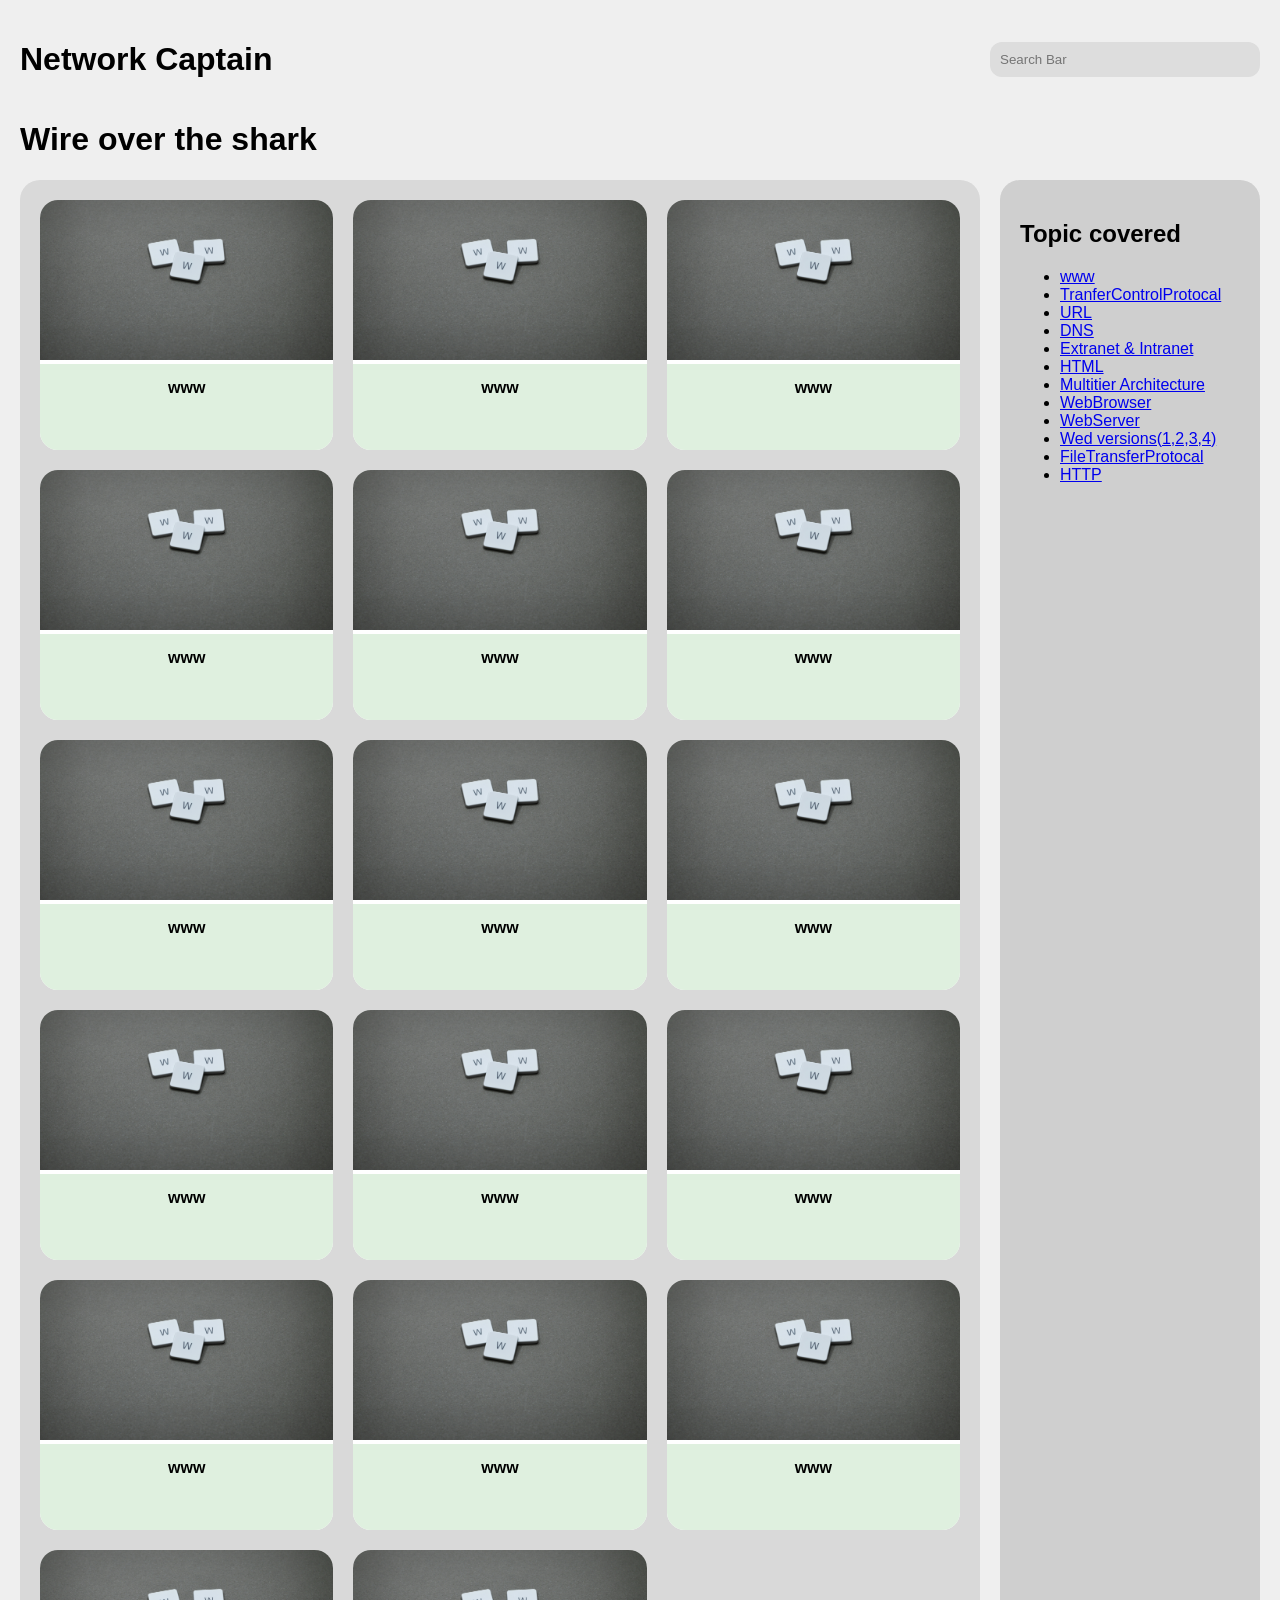
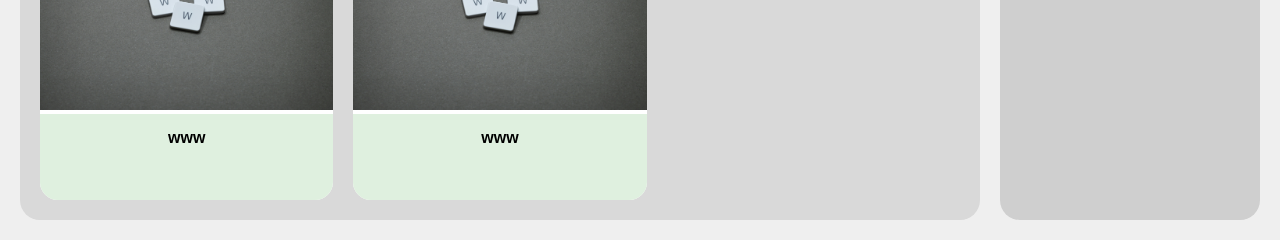
==== index.html @ 947d751a "Inserted links to access pages on the sidebar" ====
<!DOCTYPE html>
<html lang="en">
<head>
    <meta charset="UTF-8">
    <meta name="viewport" content="width=device-width, initial-scale=1.0">
    <title>Home page</title>
    <link rel="stylesheet" href="style.css"> 
</head>

<body>
    <header class="top-bar">
        <h1>Network Captain</h1>
        <input type="text" placeholder="Search Bar">
    </header>

    <h1 class=" Subtitle">Wire over the shark</h1>

    <main class="layout">

        <section class="main-content">

            <div class="card">

                <img src="Images/miguel-angel-padrinan-alba-fecnQOTDT70-unsplash.jpg" alt="World wide web" >
                <a href="pages/www.html">www</a>

            </div>
            <div class="card">

                <img src="Images/miguel-angel-padrinan-alba-fecnQOTDT70-unsplash.jpg" alt="World wide web" >
                <a href="pages/www.html">www</a>

            </div>
            <div class="card">

                <img src="Images/miguel-angel-padrinan-alba-fecnQOTDT70-unsplash.jpg" alt="World wide web" >
                <a href="pages/www.html">www</a>

            </div>
            <div class="card">

                <img src="Images/miguel-angel-padrinan-alba-fecnQOTDT70-unsplash.jpg" alt="World wide web" >
                <a href="pages/www.html">www</a>

            </div>
            <div class="card">

                <img src="Images/miguel-angel-padrinan-alba-fecnQOTDT70-unsplash.jpg" alt="World wide web" >
                <a href="pages/www.html">www</a>

            </div>
            <div class="card">

                <img src="Images/miguel-angel-padrinan-alba-fecnQOTDT70-unsplash.jpg" alt="World wide web" >
                <a href="pages/www.html">www</a>

            </div>
            <div class="card">

                <img src="Images/miguel-angel-padrinan-alba-fecnQOTDT70-unsplash.jpg" alt="World wide web" >
                <a href="pages/www.html">www</a>

            </div>
            <div class="card">

                <img src="Images/miguel-angel-padrinan-alba-fecnQOTDT70-unsplash.jpg" alt="World wide web" >
                <a href="pages/www.html">www</a>

            </div>
            <div class="card">

                <img src="Images/miguel-angel-padrinan-alba-fecnQOTDT70-unsplash.jpg" alt="World wide web" >
                <a href="pages/www.html">www</a>

            </div>
            <div class="card">

                <img src="Images/miguel-angel-padrinan-alba-fecnQOTDT70-unsplash.jpg" alt="World wide web" >
                <a href="pages/www.html">www</a>

            </div>
            <div class="card">

                <img src="Images/miguel-angel-padrinan-alba-fecnQOTDT70-unsplash.jpg" alt="World wide web" >
                <a href="pages/www.html">www</a>

            </div>
            <div class="card">

                <img src="Images/miguel-angel-padrinan-alba-fecnQOTDT70-unsplash.jpg" alt="World wide web" >
                <a href="pages/www.html">www</a>

            </div>
            <div class="card">

                <img src="Images/miguel-angel-padrinan-alba-fecnQOTDT70-unsplash.jpg" alt="World wide web" >
                <a href="pages/www.html">www</a>

            </div>
            <div class="card">

                <img src="Images/miguel-angel-padrinan-alba-fecnQOTDT70-unsplash.jpg" alt="World wide web" >
                <a href="pages/www.html">www</a>

            </div>
            <div class="card">

                <img src="Images/miguel-angel-padrinan-alba-fecnQOTDT70-unsplash.jpg" alt="World wide web" >
                <a href="pages/www.html">www</a>

            </div>

            <div class="card">

                <img src="Images/miguel-angel-padrinan-alba-fecnQOTDT70-unsplash.jpg" alt="World wide web" >
                <a href="pages/www.html">www</a>

            </div>
                
            <div class="card">

                <img src="Images/miguel-angel-padrinan-alba-fecnQOTDT70-unsplash.jpg" alt="World wide web" >
                <a href="pages/www.html">www</a>

            </div>
            
        </section>
        <aside class="sidebar">
            <h1>Topic  covered</h1>
            <ul>
                <li><a href="pages/www.html">www</a></li>
                <li><a href="pages/TCP.html">TranferControlProtocal</a></li>
                <li><a href="pages/URL.html">URL</a></li>
                <li><a href="pages/DNS.html">DNS</a></li>
                <li><a href="pages/Extranet&Intranet.html">Extranet & Intranet</a></li>
                <li><a href="pages/Hyper Text Markup.html">HTML </a></li>
                <li><a href="pages/Multitier architecture.html">Multitier Architecture</a></li>
                <li><a href="pages/webBrowser.html">WebBrowser</a></li>
                <li><a href="pages/webSever.html">WebServer</a></li>
                <li><a href="pages/webversion(1,2,34).html">Wed versions(1,2,3,4)</a></li>
                <li><a href="pages/FTP.htm">FileTransferProtocal</a></li>
                <li><a href="pages/HTTP.html">HTTP</a></li>
            </ul>
            
        </aside>
    </main>
</body>
</html>
---- style.css ----
body {
  margin: 0;
  padding: 20px;
  font-family: Arial, sans-serif;
  background: #efefef;
}

.top-bar {
  display: flex;
  justify-content: space-between;
  align-items: center;
}

.top-bar input {
  width: 250px;
  padding: 10px;
  border: none;
  border-radius: 12px;
  background: #ddd;
}

.subtitle {
  margin-left: 40px;
}

.layout {
  display: flex;
  gap: 20px;
  margin-top: 20px;
}

.main-content {
  flex: 3;
  background: #d9d9d9;
  min-height: 500px;
  border-radius: 20px;
  padding: 20px;
  display: grid;
  grid-template-columns:repeat(3,1fr);
  gap: 20px;
}

.sidebar{
  width: 220px;
  background: #cfcfcf;
  min-height: 500px;
  border-radius: 20px;
  padding: 20px;
}
.card{
    height: 250px;
    background: white;
    border-radius: 18px;
    overflow: hidden;
    text-align: center;

}
.card img{
    width: 100%;
    height: 160px;
    object-fit: cover;

}
    
.card a {
  display: block;
  padding: 15px;
  text-decoration: none;
  background: #dff0df;
  color: black;
  font-weight: bold;
  height: 75px;
}
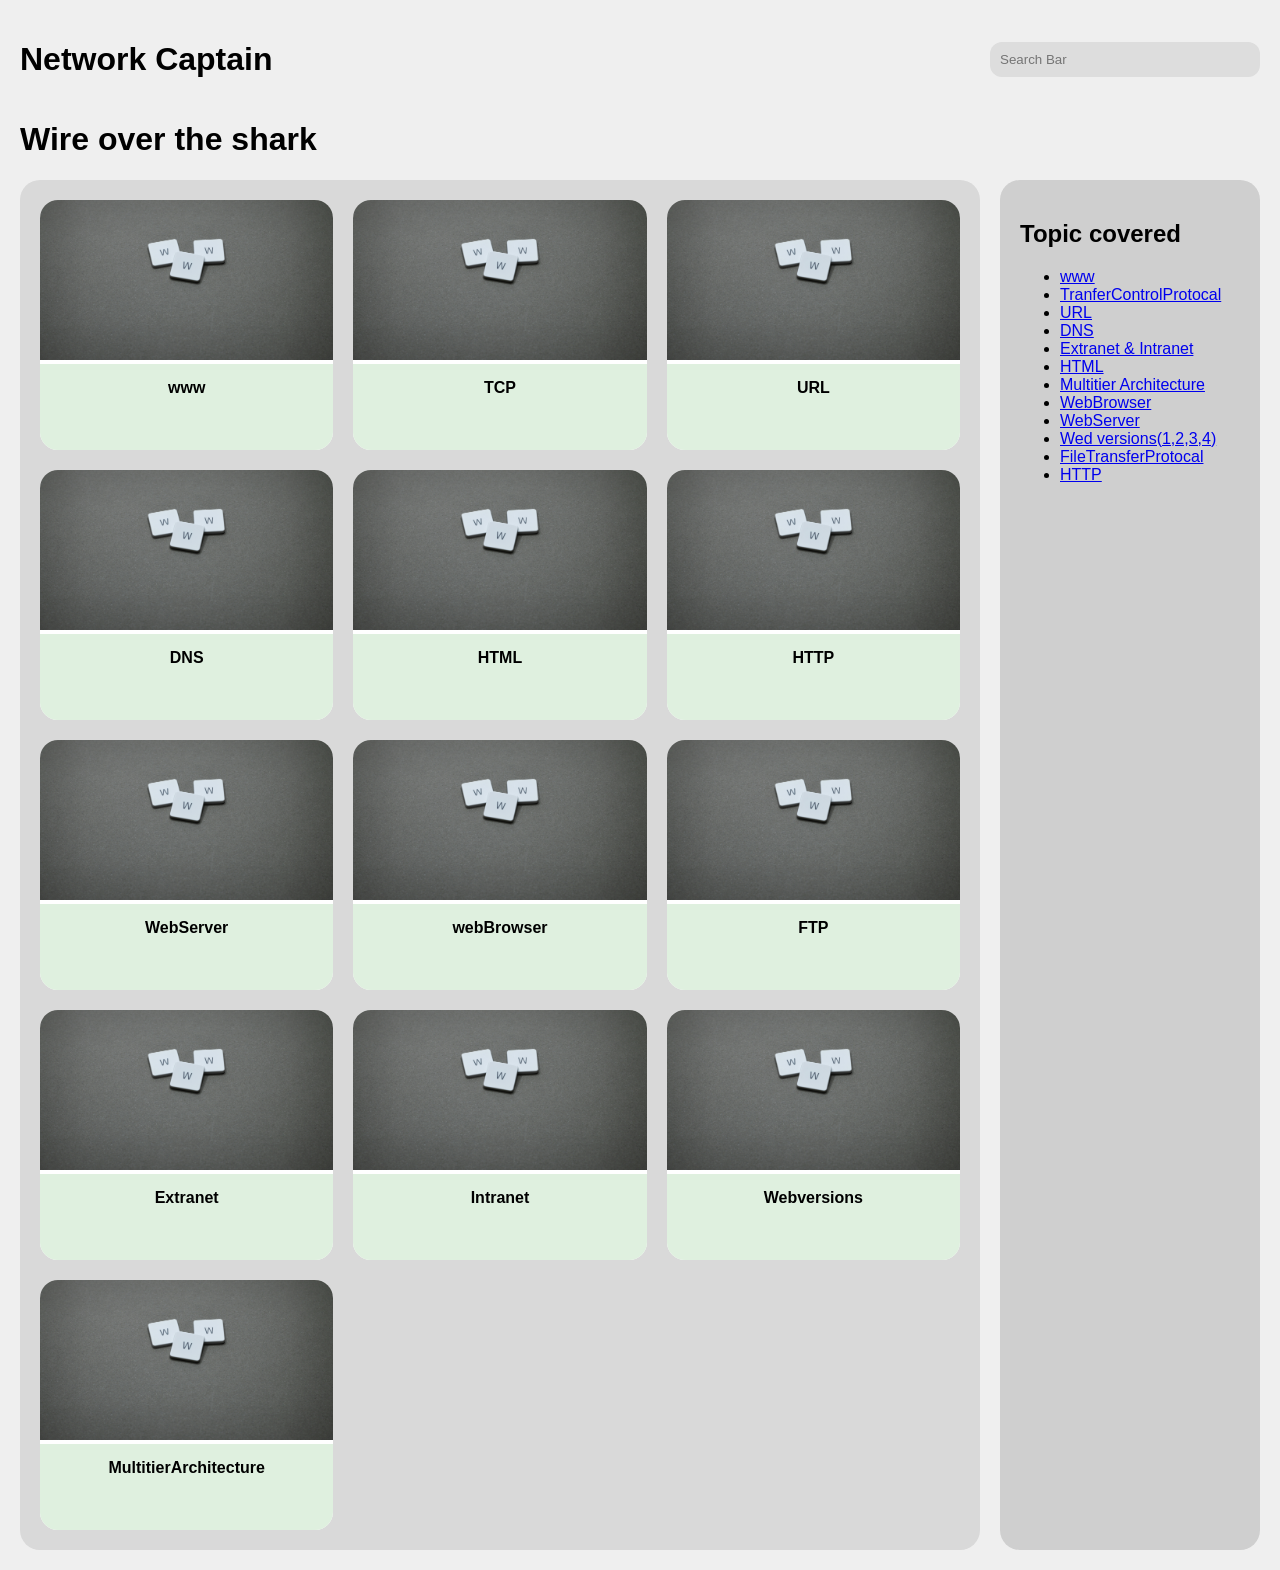
==== commit 6d4d7bcb: "Updated the nams of my grid layout cards" ====
--- a/index.html
+++ b/index.html
@@ -28,101 +28,76 @@
             <div class="card">
 
                 <img src="Images/miguel-angel-padrinan-alba-fecnQOTDT70-unsplash.jpg" alt="World wide web" >
-                <a href="pages/www.html">www</a>
+                <a href="pages/www.html">TCP</a>
 
             </div>
             <div class="card">
 
                 <img src="Images/miguel-angel-padrinan-alba-fecnQOTDT70-unsplash.jpg" alt="World wide web" >
-                <a href="pages/www.html">www</a>
+                <a href="pages/www.html">URL</a>
 
             </div>
             <div class="card">
 
                 <img src="Images/miguel-angel-padrinan-alba-fecnQOTDT70-unsplash.jpg" alt="World wide web" >
-                <a href="pages/www.html">www</a>
+                <a href="pages/www.html">DNS</a>
 
             </div>
             <div class="card">
 
                 <img src="Images/miguel-angel-padrinan-alba-fecnQOTDT70-unsplash.jpg" alt="World wide web" >
-                <a href="pages/www.html">www</a>
+                <a href="pages/www.html">HTML</a>
 
             </div>
             <div class="card">
 
                 <img src="Images/miguel-angel-padrinan-alba-fecnQOTDT70-unsplash.jpg" alt="World wide web" >
-                <a href="pages/www.html">www</a>
+                <a href="pages/www.html">HTTP</a>
 
             </div>
             <div class="card">
 
                 <img src="Images/miguel-angel-padrinan-alba-fecnQOTDT70-unsplash.jpg" alt="World wide web" >
-                <a href="pages/www.html">www</a>
+                <a href="pages/www.html">WebServer</a>
 
             </div>
             <div class="card">
 
                 <img src="Images/miguel-angel-padrinan-alba-fecnQOTDT70-unsplash.jpg" alt="World wide web" >
-                <a href="pages/www.html">www</a>
+                <a href="pages/www.html">webBrowser</a>
 
             </div>
             <div class="card">
 
                 <img src="Images/miguel-angel-padrinan-alba-fecnQOTDT70-unsplash.jpg" alt="World wide web" >
-                <a href="pages/www.html">www</a>
+                <a href="pages/www.html">FTP</a>
 
             </div>
             <div class="card">
 
                 <img src="Images/miguel-angel-padrinan-alba-fecnQOTDT70-unsplash.jpg" alt="World wide web" >
-                <a href="pages/www.html">www</a>
+                <a href="pages/www.html">Extranet</a>
 
             </div>
             <div class="card">
 
                 <img src="Images/miguel-angel-padrinan-alba-fecnQOTDT70-unsplash.jpg" alt="World wide web" >
-                <a href="pages/www.html">www</a>
+                <a href="pages/www.html">Intranet</a>
 
             </div>
             <div class="card">
 
                 <img src="Images/miguel-angel-padrinan-alba-fecnQOTDT70-unsplash.jpg" alt="World wide web" >
-                <a href="pages/www.html">www</a>
+                <a href="pages/www.html">Webversions</a>
 
             </div>
             <div class="card">
 
                 <img src="Images/miguel-angel-padrinan-alba-fecnQOTDT70-unsplash.jpg" alt="World wide web" >
-                <a href="pages/www.html">www</a>
+                <a href="pages/www.html">MultitierArchitecture</a>
 
             </div>
-            <div class="card">
-
-                <img src="Images/miguel-angel-padrinan-alba-fecnQOTDT70-unsplash.jpg" alt="World wide web" >
-                <a href="pages/www.html">www</a>
-
-            </div>
-            <div class="card">
-
-                <img src="Images/miguel-angel-padrinan-alba-fecnQOTDT70-unsplash.jpg" alt="World wide web" >
-                <a href="pages/www.html">www</a>
-
-            </div>
-
-            <div class="card">
-
-                <img src="Images/miguel-angel-padrinan-alba-fecnQOTDT70-unsplash.jpg" alt="World wide web" >
-                <a href="pages/www.html">www</a>
-
-            </div>
-                
-            <div class="card">
-
-                <img src="Images/miguel-angel-padrinan-alba-fecnQOTDT70-unsplash.jpg" alt="World wide web" >
-                <a href="pages/www.html">www</a>
-
-            </div>
+        
             
         </section>
         <aside class="sidebar">
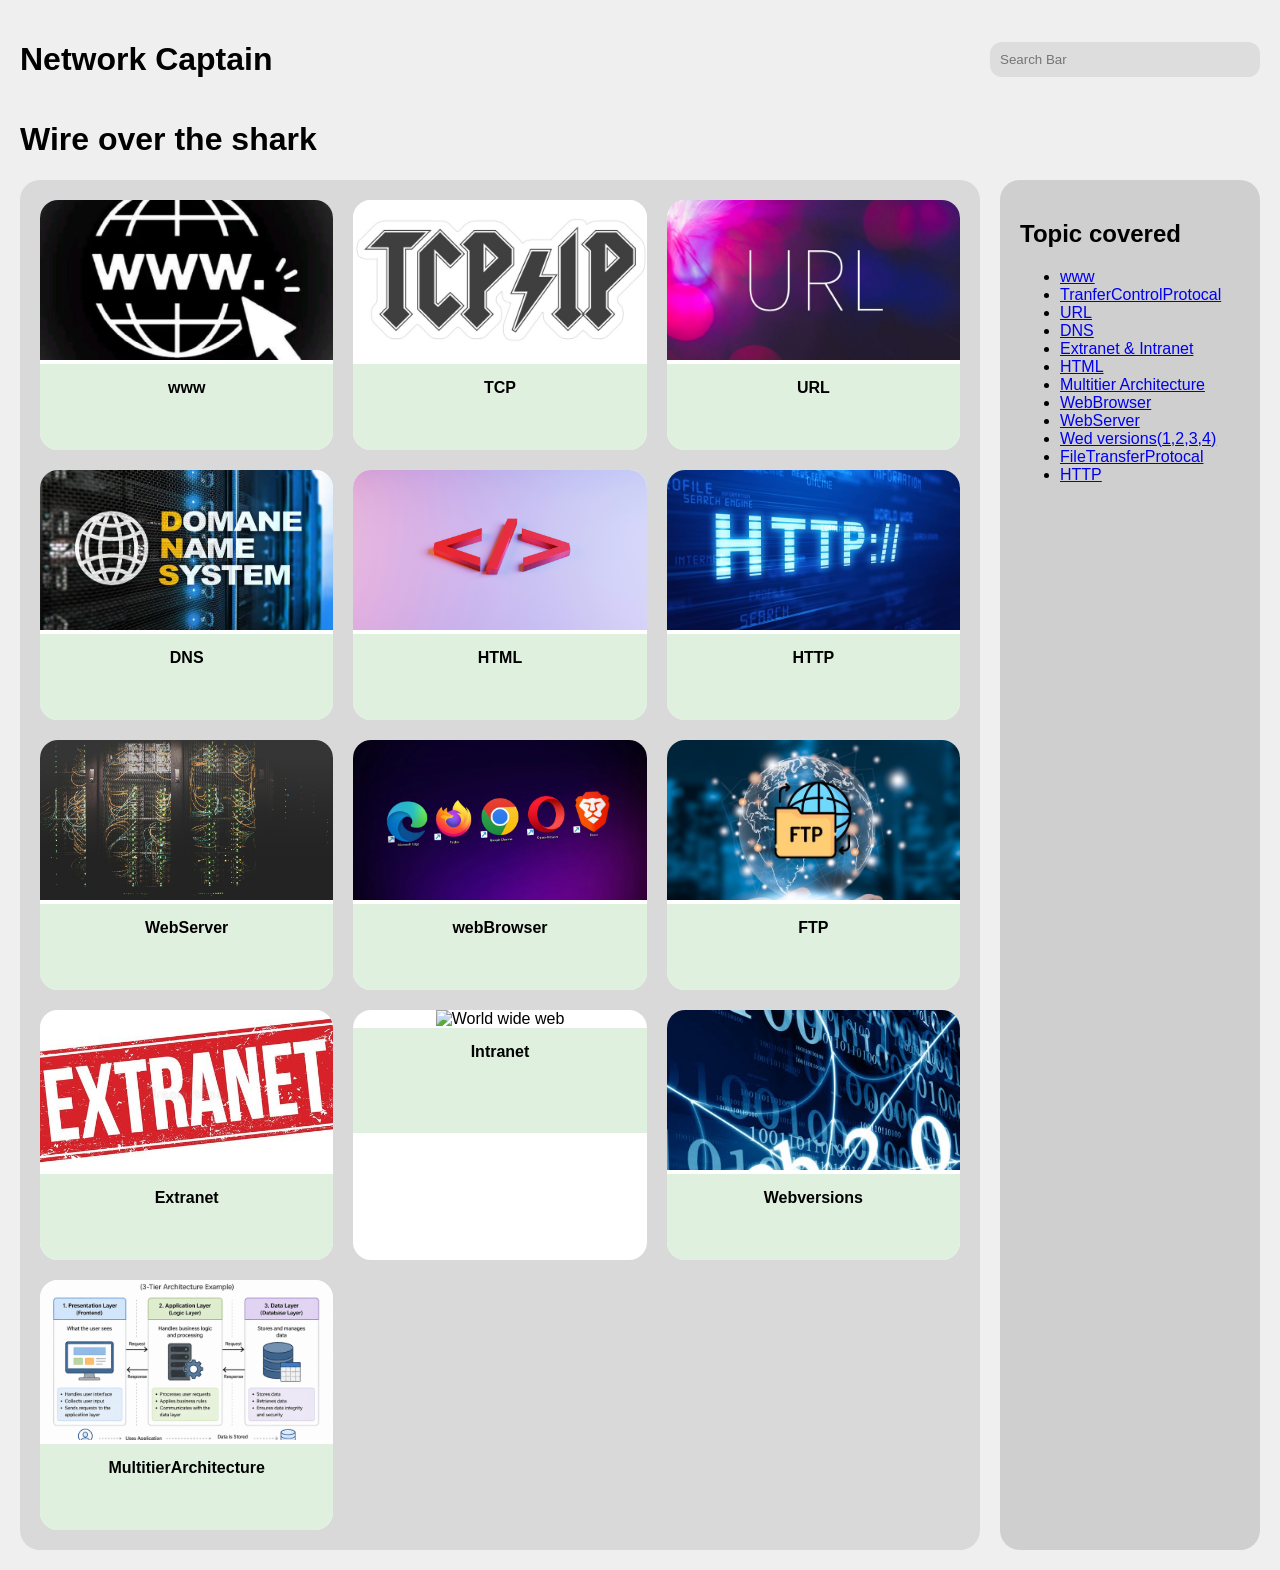
==== commit 04ccfffb: "inserted Images to my cards" ====
--- a/index.html
+++ b/index.html
@@ -21,61 +21,68 @@
 
             <div class="card">
 
-                <img src="Images/miguel-angel-padrinan-alba-fecnQOTDT70-unsplash.jpg" alt="World wide web" >
+                <img src="Images/website.jpg" alt="World wide web" >
                 <a href="pages/www.html">www</a>
 
             </div>
+
             <div class="card">
 
-                <img src="Images/miguel-angel-padrinan-alba-fecnQOTDT70-unsplash.jpg" alt="World wide web" >
+                <img src="Images/Funny Network Engineer Cybersecurity It Support Tcp Ip Coder Sticker.jpg" alt="World wide web" >
                 <a href="pages/www.html">TCP</a>
 
             </div>
+
             <div class="card">
 
-                <img src="Images/miguel-angel-padrinan-alba-fecnQOTDT70-unsplash.jpg" alt="World wide web" >
+                <img src="Images/URL.jpg" alt="World wide web" >
                 <a href="pages/www.html">URL</a>
 
             </div>
+
             <div class="card">
 
-                <img src="Images/miguel-angel-padrinan-alba-fecnQOTDT70-unsplash.jpg" alt="World wide web" >
+                <img src="Images/Dns - Domain Name System, Server and Protocol_ Internet and Digital Technology Concept on Server Room Background Stock Image - Image of room, information_ 126555719.jpg" alt="World wide web" >
                 <a href="pages/www.html">DNS</a>
 
             </div>
+
             <div class="card">
 
-                <img src="Images/miguel-angel-padrinan-alba-fecnQOTDT70-unsplash.jpg" alt="World wide web" >
+                <img src="Images/jackson-sophat-_t-l5FFH8VA-unsplash.jpg" alt="World wide web" >
                 <a href="pages/www.html">HTML</a>
 
             </div>
+
             <div class="card">
 
-                <img src="Images/miguel-angel-padrinan-alba-fecnQOTDT70-unsplash.jpg" alt="World wide web" >
+                <img src="Images/Image HTTP.jpg" alt="World wide web" >
                 <a href="pages/www.html">HTTP</a>
 
             </div>
+
             <div class="card">
 
-                <img src="Images/miguel-angel-padrinan-alba-fecnQOTDT70-unsplash.jpg" alt="World wide web" >
+                <img src="Images/taylor-vick-M5tzZtFCOfs-unsplash.jpg" alt="World wide web" >
                 <a href="pages/www.html">WebServer</a>
 
             </div>
+
             <div class="card">
 
-                <img src="Images/miguel-angel-padrinan-alba-fecnQOTDT70-unsplash.jpg" alt="World wide web" >
+                <img src="Images/denny-muller-JySoEnr-eOg-unsplash.jpg" alt="World wide web" >
                 <a href="pages/www.html">webBrowser</a>
 
             </div>
             <div class="card">
 
-                <img src="Images/miguel-angel-padrinan-alba-fecnQOTDT70-unsplash.jpg" alt="World wide web" >
+                <img src="Images/Image FTP.jpg" alt="World wide web" >
                 <a href="pages/www.html">FTP</a>
 
             </div>
             <div class="card">
 
-                <img src="Images/miguel-angel-padrinan-alba-fecnQOTDT70-unsplash.jpg" alt="World wide web" >
+                <img src="Images/Image Evtranet.jpg" alt="World wide web" >
                 <a href="pages/www.html">Extranet</a>
 
             </div>
@@ -87,13 +94,13 @@
             </div>
             <div class="card">
 
-                <img src="Images/miguel-angel-padrinan-alba-fecnQOTDT70-unsplash.jpg" alt="World wide web" >
+                <img src="Images/Image webversion.jpg" alt="World wide web" >
                 <a href="pages/www.html">Webversions</a>
 
             </div>
             <div class="card">
 
-                <img src="Images/miguel-angel-padrinan-alba-fecnQOTDT70-unsplash.jpg" alt="World wide web" >
+                <img src="Images/architecture.png" alt="World wide web" >
                 <a href="pages/www.html">MultitierArchitecture</a>
 
             </div>
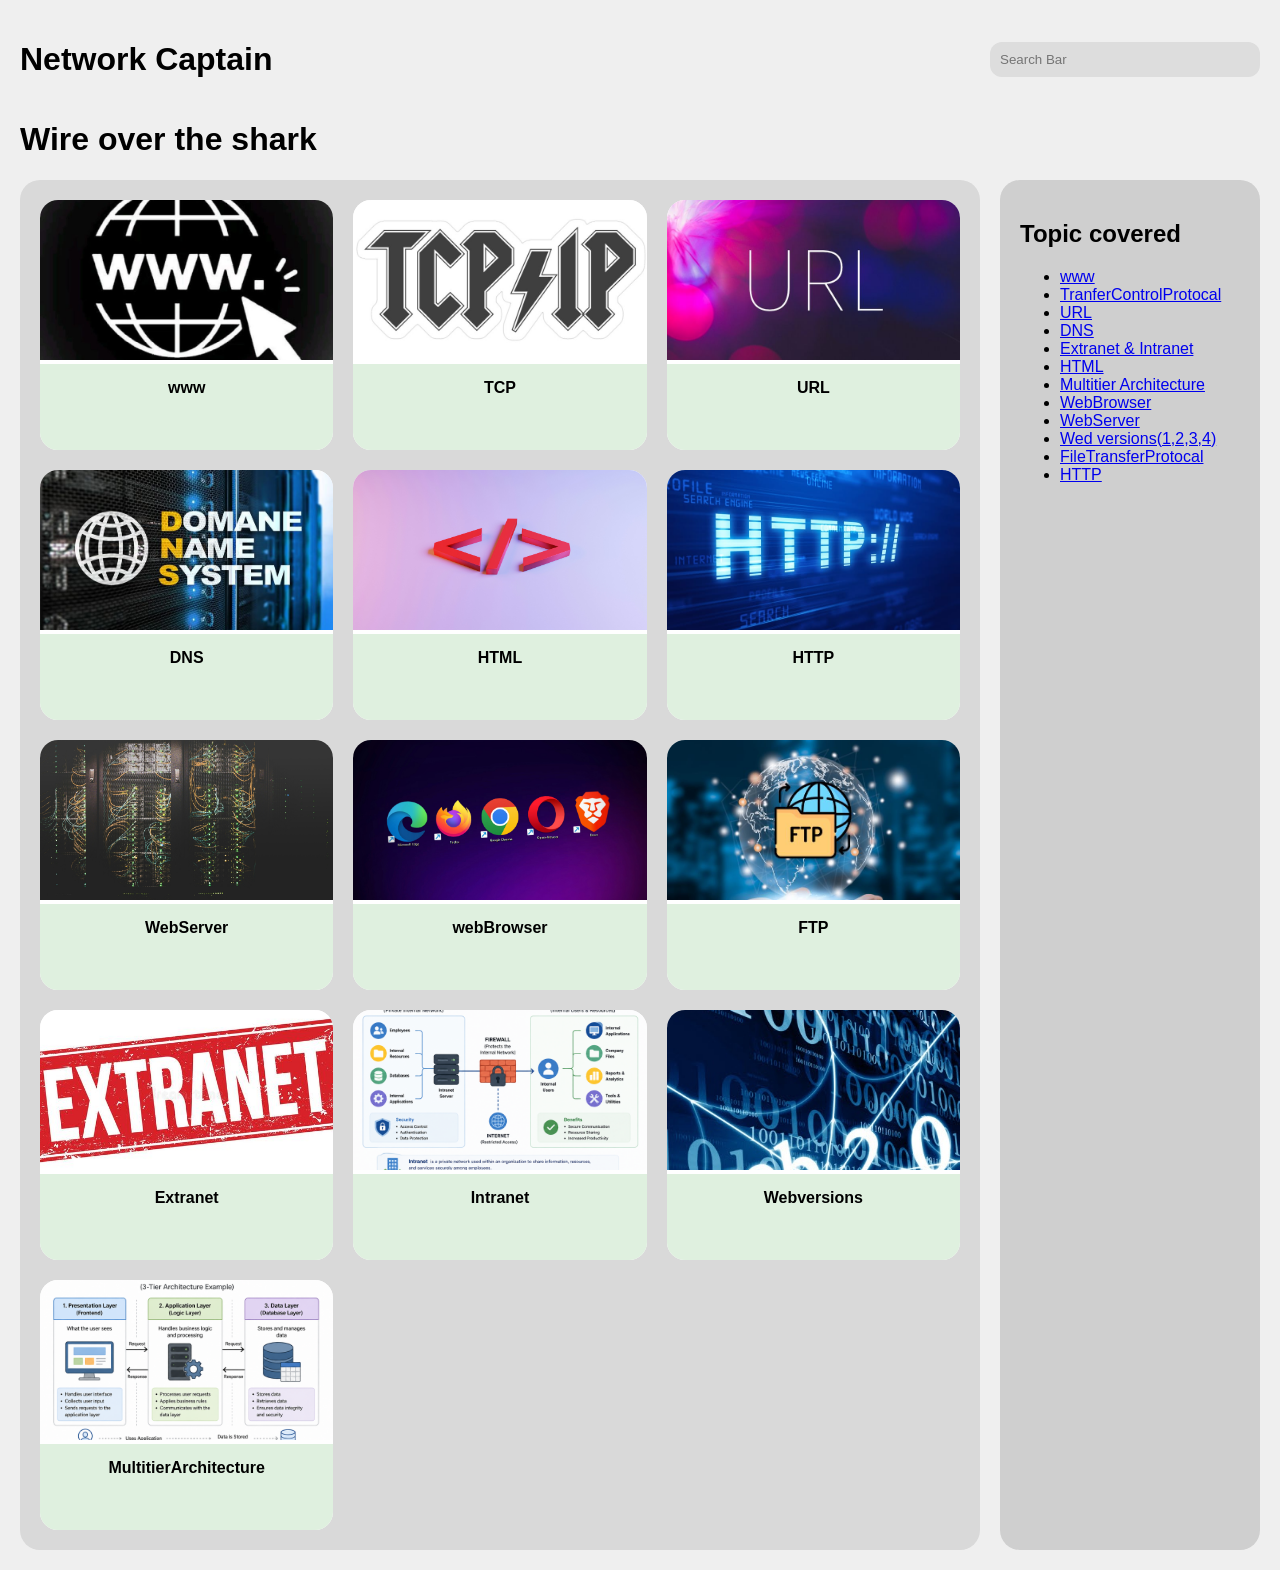
==== commit db427ca4: "Updated the namimg of alt attribute  on my image element" ====
--- a/index.html
+++ b/index.html
@@ -28,35 +28,35 @@
 
             <div class="card">
 
-                <img src="Images/Funny Network Engineer Cybersecurity It Support Tcp Ip Coder Sticker.jpg" alt="World wide web" >
+                <img src="Images/Funny Network Engineer Cybersecurity It Support Tcp Ip Coder Sticker.jpg" alt="This is a tcp Image" >
                 <a href="pages/www.html">TCP</a>
 
             </div>
 
             <div class="card">
 
-                <img src="Images/URL.jpg" alt="World wide web" >
+                <img src="Images/URL.jpg" alt="This is a URL Image" >
                 <a href="pages/www.html">URL</a>
 
             </div>
 
             <div class="card">
 
-                <img src="Images/Dns - Domain Name System, Server and Protocol_ Internet and Digital Technology Concept on Server Room Background Stock Image - Image of room, information_ 126555719.jpg" alt="World wide web" >
+                <img src="Images/Dns - Domain Name System, Server and Protocol_ Internet and Digital Technology Concept on Server Room Background Stock Image - Image of room, information_ 126555719.jpg" alt="This is a DNS Image" >
                 <a href="pages/www.html">DNS</a>
 
             </div>
 
             <div class="card">
 
-                <img src="Images/jackson-sophat-_t-l5FFH8VA-unsplash.jpg" alt="World wide web" >
+                <img src="Images/jackson-sophat-_t-l5FFH8VA-unsplash.jpg" alt="There is an HTML image here" >
                 <a href="pages/www.html">HTML</a>
 
             </div>
 
             <div class="card">
 
-                <img src="Images/Image HTTP.jpg" alt="World wide web" >
+                <img src="Images/Image HTTP.jpg" alt="There is an HTTP image here" >
                 <a href="pages/www.html">HTTP</a>
 
             </div>
@@ -88,7 +88,7 @@
             </div>
             <div class="card">
 
-                <img src="Images/miguel-angel-padrinan-alba-fecnQOTDT70-unsplash.jpg" alt="World wide web" >
+                <img src="Images/Image intranet.png" alt="World wide web" >
                 <a href="pages/www.html">Intranet</a>
 
             </div>
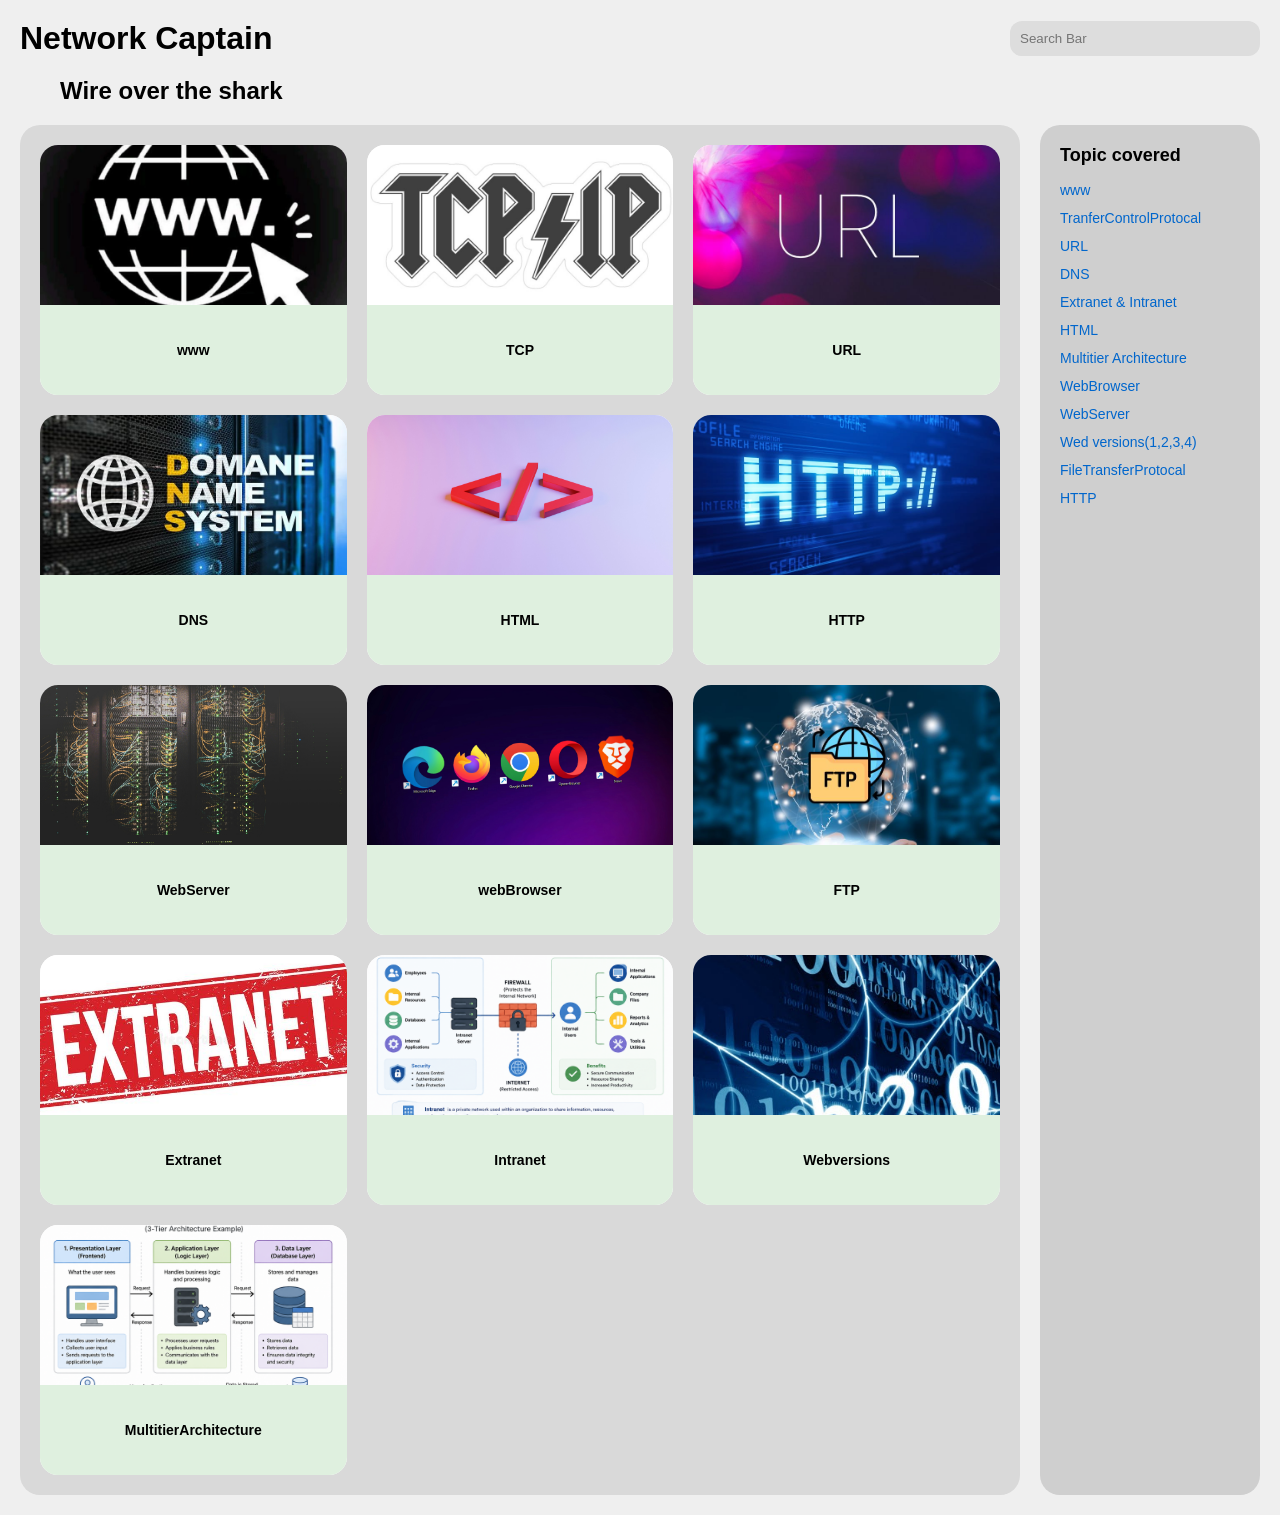
==== commit 67a9b04b: "Added content to www.html page" ====
--- a/index.html
+++ b/index.html
@@ -63,44 +63,44 @@
 
             <div class="card">
 
-                <img src="Images/taylor-vick-M5tzZtFCOfs-unsplash.jpg" alt="World wide web" >
+                <img src="Images/taylor-vick-M5tzZtFCOfs-unsplash.jpg" alt="There is WebServer image here" >
                 <a href="pages/www.html">WebServer</a>
 
             </div>
 
             <div class="card">
 
-                <img src="Images/denny-muller-JySoEnr-eOg-unsplash.jpg" alt="World wide web" >
+                <img src="Images/denny-muller-JySoEnr-eOg-unsplash.jpg" alt="There is webBrowserimage here" >
                 <a href="pages/www.html">webBrowser</a>
 
             </div>
             <div class="card">
 
-                <img src="Images/Image FTP.jpg" alt="World wide web" >
+                <img src="Images/Image FTP.jpg" alt="There is FTP image here" >
                 <a href="pages/www.html">FTP</a>
 
             </div>
             <div class="card">
 
-                <img src="Images/Image Evtranet.jpg" alt="World wide web" >
+                <img src="Images/Image Evtranet.jpg" alt="Extarnet Image here" >
                 <a href="pages/www.html">Extranet</a>
 
             </div>
             <div class="card">
 
-                <img src="Images/Image intranet.png" alt="World wide web" >
+                <img src="Images/Image intranet.png" alt="IntranetImage here" >
                 <a href="pages/www.html">Intranet</a>
 
             </div>
             <div class="card">
 
-                <img src="Images/Image webversion.jpg" alt="World wide web" >
+                <img src="Images/Image webversion.jpg" alt="Webeversion Image here" >
                 <a href="pages/www.html">Webversions</a>
 
             </div>
             <div class="card">
 
-                <img src="Images/architecture.png" alt="World wide web" >
+                <img src="Images/architecture.png" alt="Web Architecture Image " >
                 <a href="pages/www.html">MultitierArchitecture</a>
 
             </div>
@@ -120,7 +120,7 @@
                 <li><a href="pages/webBrowser.html">WebBrowser</a></li>
                 <li><a href="pages/webSever.html">WebServer</a></li>
                 <li><a href="pages/webversion(1,2,34).html">Wed versions(1,2,3,4)</a></li>
-                <li><a href="pages/FTP.htm">FileTransferProtocal</a></li>
+                <li><a href="pages/FTP.htlm">FileTransferProtocal</a></li>
                 <li><a href="pages/HTTP.html">HTTP</a></li>
             </ul>
             
--- a/style.css
+++ b/style.css
@@ -3,14 +3,29 @@
   padding: 20px;
   font-family: Arial, sans-serif;
   background: #efefef;
-}
-
+  box-sizing: border-box;
+}
+ 
+* {
+  box-sizing: border-box;
+}
+ 
 .top-bar {
   display: flex;
   justify-content: space-between;
   align-items: center;
-}
-
+  flex-wrap: wrap;
+  gap: 10px;
+  margin-bottom: 20px;
+}
+ 
+.top-bar h1 {
+  margin: 0;
+  flex: 1;
+  min-width: 150px;
+  font-size: 32px;
+}
+ 
 .top-bar input {
   width: 250px;
   padding: 10px;
@@ -18,56 +33,239 @@
   border-radius: 12px;
   background: #ddd;
 }
-
-.subtitle {
-  margin-left: 40px;
-}
-
+ 
+.Subtitle {
+  margin: 0 0 20px 40px;
+  font-size: 24px;
+}
+ 
 .layout {
   display: flex;
   gap: 20px;
   margin-top: 20px;
 }
-
+ 
 .main-content {
-  flex: 3;
+  flex: 1;
   background: #d9d9d9;
-  min-height: 500px;
   border-radius: 20px;
   padding: 20px;
   display: grid;
-  grid-template-columns:repeat(3,1fr);
+  grid-template-columns: repeat(3, 1fr);
   gap: 20px;
 }
-
-.sidebar{
+ 
+.sidebar {
   width: 220px;
   background: #cfcfcf;
-  min-height: 500px;
   border-radius: 20px;
   padding: 20px;
-}
-.card{
-    height: 250px;
-    background: white;
-    border-radius: 18px;
-    overflow: hidden;
-    text-align: center;
-
-}
-.card img{
-    width: 100%;
-    height: 160px;
-    object-fit: cover;
-
-}
-    
+  flex-shrink: 0;
+  max-height: fit-content;
+}
+ 
+.sidebar h1 {
+  margin: 0 0 15px 0;
+  font-size: 18px;
+}
+ 
+.sidebar ul {
+  list-style: none;
+  padding: 0;
+  margin: 0;
+}
+ 
+.sidebar li {
+  margin-bottom: 10px;
+}
+ 
+.sidebar a {
+  text-decoration: none;
+  color: #0066cc;
+  font-size: 14px;
+  word-wrap: break-word;
+  overflow-wrap: break-word;
+}
+ 
+.sidebar a:hover {
+  text-decoration: underline;
+}
+ 
+.card {
+  height: 250px;
+  background: white;
+  border-radius: 18px;
+  overflow: hidden;
+  text-align: center;
+  display: flex;
+  flex-direction: column;
+  min-width: 0;
+}
+ 
+.card img {
+  width: 100%;
+  height: 160px;
+  object-fit: cover;
+  flex-shrink: 0;
+}
+ 
 .card a {
-  display: block;
   padding: 15px;
   text-decoration: none;
   background: #dff0df;
   color: black;
   font-weight: bold;
-  height: 75px;
-}+  flex: 1;
+  display: flex;
+  align-items: center;
+  justify-content: center;
+  word-wrap: break-word;
+  overflow-wrap: break-word;
+  font-size: 14px;
+}
+ 
+/* Tablet devices */
+@media screen and (max-width: 1024px) {
+  .main-content {
+    grid-template-columns: repeat(2, 1fr);
+  }
+ 
+  .top-bar {
+    gap: 15px;
+  }
+ 
+  .top-bar input {
+    width: 100%;
+    min-width: auto;
+  }
+ 
+  .top-bar h1 {
+    flex: 100%;
+  }
+}
+ 
+/* Mobile devices */
+@media screen and (max-width: 768px) {
+  body {
+    padding: 12px;
+  }
+ 
+  .top-bar {
+    flex-direction: column;
+    align-items: stretch;
+    margin-bottom: 15px;
+  }
+ 
+  .top-bar h1 {
+    font-size: 24px;
+    margin-bottom: 10px;
+  }
+ 
+  .top-bar input {
+    width: 100%;
+    padding: 12px;
+    font-size: 16px;
+  }
+ 
+  .Subtitle {
+    margin: 0 0 15px 0;
+    font-size: 20px;
+  }
+ 
+  .layout {
+    flex-direction: column;
+    gap: 15px;
+    margin-top: 15px;
+  }
+ 
+  .main-content {
+    grid-template-columns: repeat(2, 1fr);
+    padding: 15px;
+    gap: 15px;
+    flex: 1;
+  }
+ 
+  .sidebar {
+    width: 100%;
+    padding: 15px;
+    max-height: none;
+  }
+ 
+  .sidebar h1 {
+    font-size: 16px;
+  }
+ 
+  .sidebar a {
+    font-size: 13px;
+  }
+ 
+  .card {
+    height: 200px;
+  }
+ 
+  .card img {
+    height: 130px;
+  }
+ 
+  .card a {
+    padding: 10px;
+    font-size: 13px;
+  }
+}
+ 
+/* Small mobile devices */
+@media screen and (max-width: 480px) {
+  body {
+    padding: 8px;
+  }
+ 
+  .top-bar h1 {
+    font-size: 20px;
+  }
+ 
+  .top-bar input {
+    padding: 10px;
+    font-size: 14px;
+  }
+ 
+  .Subtitle {
+    font-size: 18px;
+    margin: 10px 0 15px 0;
+  }
+ 
+  .main-content {
+    grid-template-columns: 1fr;
+    padding: 10px;
+    gap: 12px;
+  }
+ 
+  .sidebar {
+    padding: 12px;
+  }
+ 
+  .sidebar h1 {
+    font-size: 15px;
+  }
+ 
+  .sidebar li {
+    margin-bottom: 8px;
+  }
+ 
+  .sidebar a {
+    font-size: 12px;
+  }
+ 
+  .card {
+    height: 180px;
+  }
+ 
+  .card img {
+    height: 110px;
+  }
+ 
+  .card a {
+    padding: 8px;
+    font-size: 12px;
+  }
+}
+ 
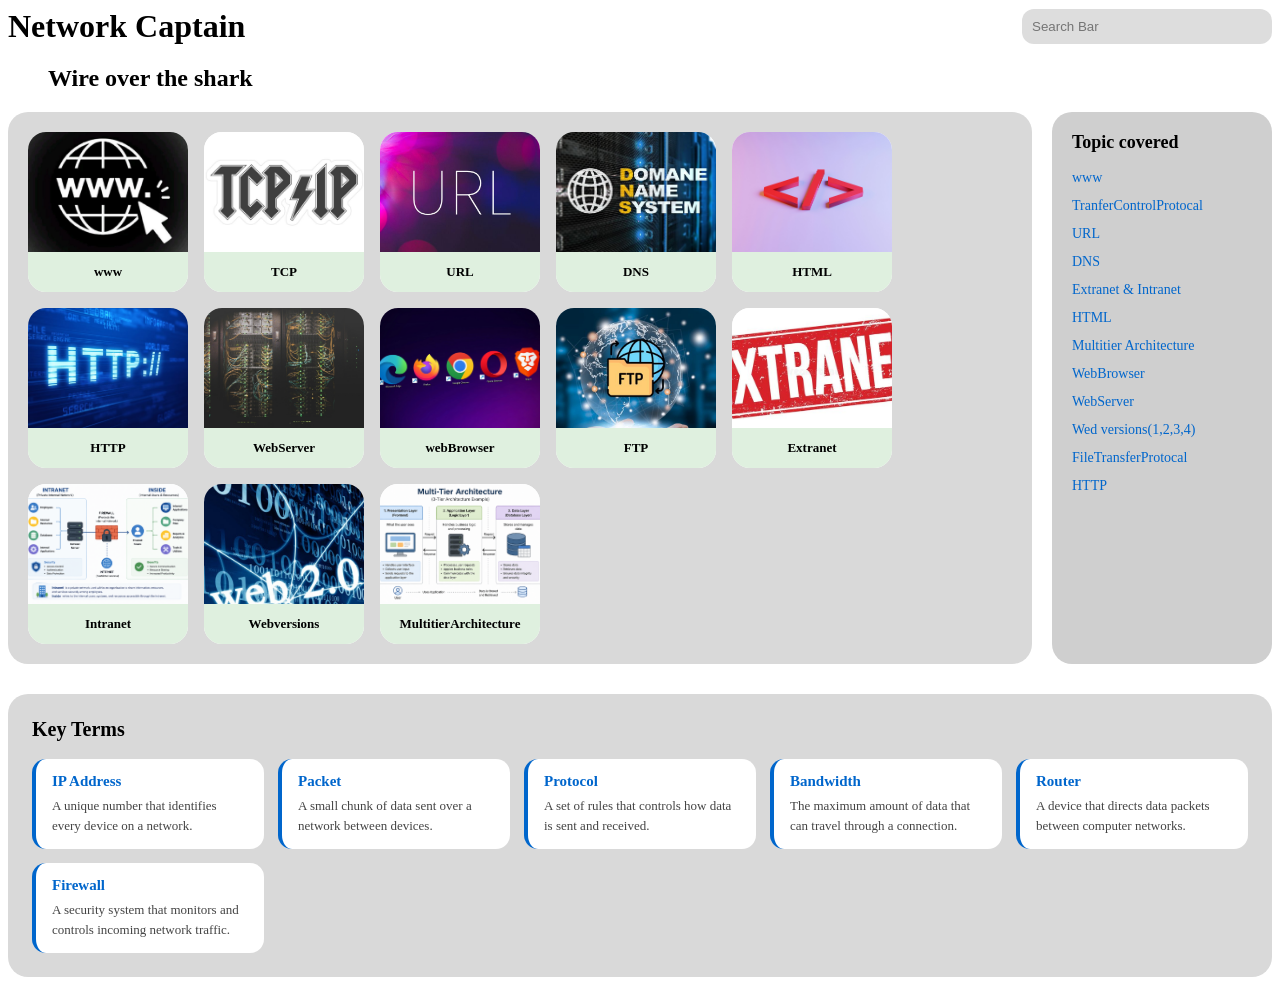
==== commit 81557cae: "added glosary part" ====
--- a/index.html
+++ b/index.html
@@ -29,79 +29,79 @@
             <div class="card">
 
                 <img src="Images/Funny Network Engineer Cybersecurity It Support Tcp Ip Coder Sticker.jpg" alt="This is a tcp Image" >
-                <a href="pages/www.html">TCP</a>
+                <a href="pages/TCP.html">TCP</a>
 
             </div>
 
             <div class="card">
 
                 <img src="Images/URL.jpg" alt="This is a URL Image" >
-                <a href="pages/www.html">URL</a>
+                <a href="pages/URL.html">URL</a>
 
             </div>
 
             <div class="card">
 
                 <img src="Images/Dns - Domain Name System, Server and Protocol_ Internet and Digital Technology Concept on Server Room Background Stock Image - Image of room, information_ 126555719.jpg" alt="This is a DNS Image" >
-                <a href="pages/www.html">DNS</a>
+                <a href="pages/DNS.html">DNS</a>
 
             </div>
 
             <div class="card">
 
                 <img src="Images/jackson-sophat-_t-l5FFH8VA-unsplash.jpg" alt="There is an HTML image here" >
-                <a href="pages/www.html">HTML</a>
+                <a href="pages/HTTP.html">HTML</a>
 
             </div>
 
             <div class="card">
 
                 <img src="Images/Image HTTP.jpg" alt="There is an HTTP image here" >
-                <a href="pages/www.html">HTTP</a>
+                <a href="pages/HTTP.html">HTTP</a>
 
             </div>
 
             <div class="card">
 
                 <img src="Images/taylor-vick-M5tzZtFCOfs-unsplash.jpg" alt="There is WebServer image here" >
-                <a href="pages/www.html">WebServer</a>
+                <a href="pages/webSever.html">WebServer</a>
 
             </div>
 
             <div class="card">
 
                 <img src="Images/denny-muller-JySoEnr-eOg-unsplash.jpg" alt="There is webBrowserimage here" >
-                <a href="pages/www.html">webBrowser</a>
+                <a href="pages/WebBrowser.html">webBrowser</a>
 
             </div>
             <div class="card">
 
                 <img src="Images/Image FTP.jpg" alt="There is FTP image here" >
-                <a href="pages/www.html">FTP</a>
+                <a href="pages/FTP.htm">FTP</a>
 
             </div>
             <div class="card">
 
                 <img src="Images/Image Evtranet.jpg" alt="Extarnet Image here" >
-                <a href="pages/www.html">Extranet</a>
+                <a href="pages/Extranet&Intranet.html">Extranet</a>
 
             </div>
             <div class="card">
 
                 <img src="Images/Image intranet.png" alt="IntranetImage here" >
-                <a href="pages/www.html">Intranet</a>
+                <a href="pages/Extranet&Intranet.html">Intranet</a>
 
             </div>
             <div class="card">
 
                 <img src="Images/Image webversion.jpg" alt="Webeversion Image here" >
-                <a href="pages/www.html">Webversions</a>
+                <a href="pages/webversion(1,2,3,4).html">Webversions</a>
 
             </div>
             <div class="card">
 
                 <img src="Images/architecture.png" alt="Web Architecture Image " >
-                <a href="pages/www.html">MultitierArchitecture</a>
+                <a href="pages/Multitier architecture.html">MultitierArchitecture</a>
 
             </div>
         
@@ -119,12 +119,42 @@
                 <li><a href="pages/Multitier architecture.html">Multitier Architecture</a></li>
                 <li><a href="pages/webBrowser.html">WebBrowser</a></li>
                 <li><a href="pages/webSever.html">WebServer</a></li>
-                <li><a href="pages/webversion(1,2,34).html">Wed versions(1,2,3,4)</a></li>
+                <li><a href="pages/webversion(1,2,3,4).html">Wed versions(1,2,3,4)</a></li>
                 <li><a href="pages/FTP.htlm">FileTransferProtocal</a></li>
                 <li><a href="pages/HTTP.html">HTTP</a></li>
             </ul>
             
         </aside>
     </main>
+
+    <section class="glossary">
+  <h2 class="glossary-title">Key Terms</h2>
+  <div class="glossary-grid">
+    <div class="glossary-item">
+      <span class="term">IP Address</span>
+      <p class="definition">A unique number that identifies every device on a network.</p>
+    </div>
+    <div class="glossary-item">
+      <span class="term">Packet</span>
+      <p class="definition">A small chunk of data sent over a network between devices.</p>
+    </div>
+    <div class="glossary-item">
+      <span class="term">Protocol</span>
+      <p class="definition">A set of rules that controls how data is sent and received.</p>
+    </div>
+    <div class="glossary-item">
+      <span class="term">Bandwidth</span>
+      <p class="definition">The maximum amount of data that can travel through a connection.</p>
+    </div>
+    <div class="glossary-item">
+      <span class="term">Router</span>
+      <p class="definition">A device that directs data packets between computer networks.</p>
+    </div>
+    <div class="glossary-item">
+      <span class="term">Firewall</span>
+      <p class="definition">A security system that monitors and controls incoming network traffic.</p>
+    </div>
+  </div>
+</section>
 </body>
 </html>
--- a/style.css
+++ b/style.css
@@ -1,4 +1,4 @@
-body {
+ody {
   margin: 0;
   padding: 20px;
   font-family: Arial, sans-serif;
@@ -51,8 +51,9 @@
   border-radius: 20px;
   padding: 20px;
   display: grid;
-  grid-template-columns: repeat(3, 1fr);
-  gap: 20px;
+  grid-template-columns: repeat(auto-fill, minmax(140px, 160px));
+  justify-content: start;
+  gap: 16px;
 }
  
 .sidebar {
@@ -92,7 +93,8 @@
 }
  
 .card {
-  height: 250px;
+  aspect-ratio: 1 / 1;
+  height: auto;
   background: white;
   border-radius: 18px;
   overflow: hidden;
@@ -104,13 +106,13 @@
  
 .card img {
   width: 100%;
-  height: 160px;
+  height: 75%;
   object-fit: cover;
   flex-shrink: 0;
 }
  
 .card a {
-  padding: 15px;
+  padding: 8px;
   text-decoration: none;
   background: #dff0df;
   color: black;
@@ -121,13 +123,14 @@
   justify-content: center;
   word-wrap: break-word;
   overflow-wrap: break-word;
-  font-size: 14px;
+  font-size: 13px;
 }
  
 /* Tablet devices */
 @media screen and (max-width: 1024px) {
   .main-content {
-    grid-template-columns: repeat(2, 1fr);
+    grid-template-columns: repeat(auto-fill, minmax(130px, 150px));
+    justify-content: start;
   }
  
   .top-bar {
@@ -179,10 +182,10 @@
   }
  
   .main-content {
-    grid-template-columns: repeat(2, 1fr);
+    grid-template-columns: repeat(auto-fill, minmax(120px, 140px));
+    justify-content: start;
     padding: 15px;
-    gap: 15px;
-    flex: 1;
+    gap: 12px;
   }
  
   .sidebar {
@@ -198,19 +201,6 @@
   .sidebar a {
     font-size: 13px;
   }
- 
-  .card {
-    height: 200px;
-  }
- 
-  .card img {
-    height: 130px;
-  }
- 
-  .card a {
-    padding: 10px;
-    font-size: 13px;
-  }
 }
  
 /* Small mobile devices */
@@ -234,9 +224,10 @@
   }
  
   .main-content {
-    grid-template-columns: 1fr;
+    grid-template-columns: repeat(auto-fill, minmax(110px, 130px));
+    justify-content: start;
     padding: 10px;
-    gap: 12px;
+    gap: 10px;
   }
  
   .sidebar {
@@ -254,18 +245,76 @@
   .sidebar a {
     font-size: 12px;
   }
- 
-  .card {
-    height: 180px;
-  }
- 
-  .card img {
-    height: 110px;
-  }
- 
-  .card a {
-    padding: 8px;
+}
+.glossary {
+  margin-top: 30px;
+  padding: 24px;
+  background: #d9d9d9;
+  border-radius: 20px;
+}
+
+.glossary-title {
+  font-size: 20px;
+  margin: 0 0 18px 0;
+  font-weight: bold;
+}
+
+.glossary-grid {
+  display: grid;
+  grid-template-columns: repeat(auto-fill, minmax(200px, 1fr));
+  gap: 14px;
+}
+
+.glossary-item {
+  background: white;
+  border-radius: 14px;
+  padding: 14px 16px;
+  border-left: 4px solid #0066cc;
+}
+
+.term {
+  font-size: 15px;
+  font-weight: bold;
+  color: #0066cc;
+  display: block;
+  margin-bottom: 6px;
+}
+
+.definition {
+  font-size: 13px;
+  color: #444;
+  margin: 0;
+  line-height: 1.5;
+}
+
+/* Responsive */
+@media screen and (max-width: 768px) {
+  .glossary {
+    margin-top: 20px;
+    padding: 16px;
+  }
+
+  .glossary-grid {
+    grid-template-columns: repeat(auto-fill, minmax(160px, 1fr));
+    gap: 10px;
+  }
+
+  .term {
+    font-size: 14px;
+  }
+
+  .definition {
     font-size: 12px;
   }
 }
- +
+@media screen and (max-width: 480px) {
+  .glossary-grid {
+    grid-template-columns: 1fr 1fr;
+    gap: 8px;
+  }
+
+  .glossary-item {
+    padding: 10px 12px;
+  }
+}
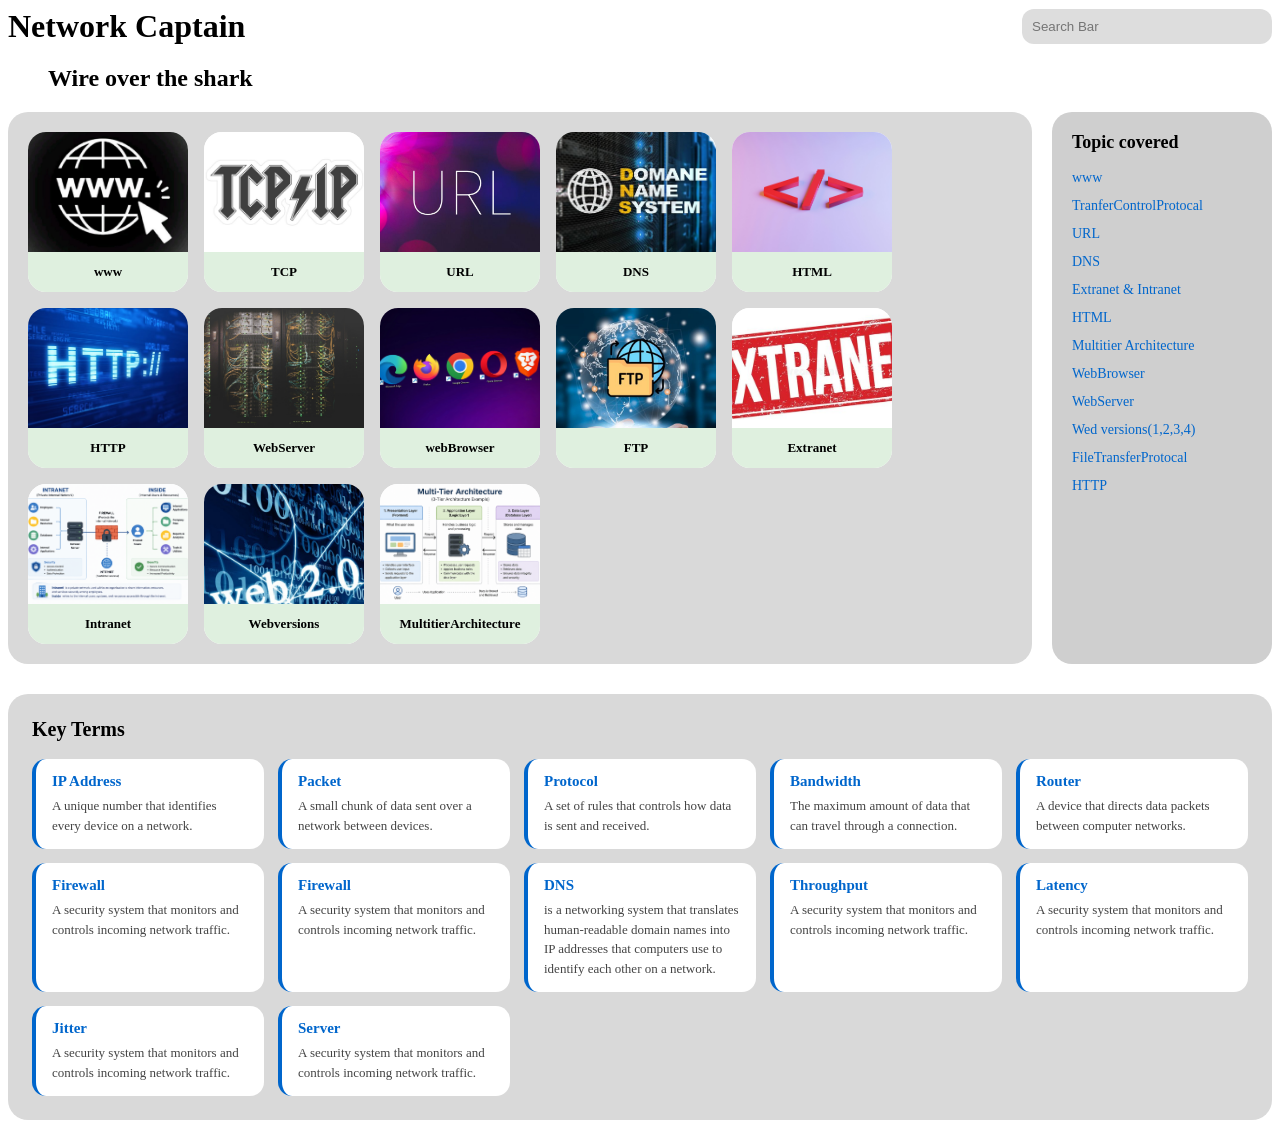
==== commit f103f79f: "updated the mulititer page" ====
--- a/index.html
+++ b/index.html
@@ -154,6 +154,30 @@
       <span class="term">Firewall</span>
       <p class="definition">A security system that monitors and controls incoming network traffic.</p>
     </div>
+     <div class="glossary-item">
+      <span class="term">Firewall</span>
+      <p class="definition">A security system that monitors and controls incoming network traffic.</p>
+    </div>
+     <div class="glossary-item">
+      <span class="term">DNS</span>
+      <p class="definition"> is a networking system that translates human-readable domain names into IP addresses that computers use to identify each other on a network.</p>
+    </div>
+     <div class="glossary-item">
+      <span class="term">   Throughput</span>
+      <p class="definition">A security system that monitors and controls incoming network traffic.</p>
+    </div>
+     <div class="glossary-item">
+      <span class="term">Latency</span>
+      <p class="definition">A security system that monitors and controls incoming network traffic.</p>
+    </div>
+     <div class="glossary-item">
+      <span class="term">Jitter</span>
+      <p class="definition">A security system that monitors and controls incoming network traffic.</p>
+    </div>
+     <div class="glossary-item">
+      <span class="term">Server</span>
+      <p class="definition">A security system that monitors and controls incoming network traffic.</p>
+    </div>
   </div>
 </section>
 </body>
